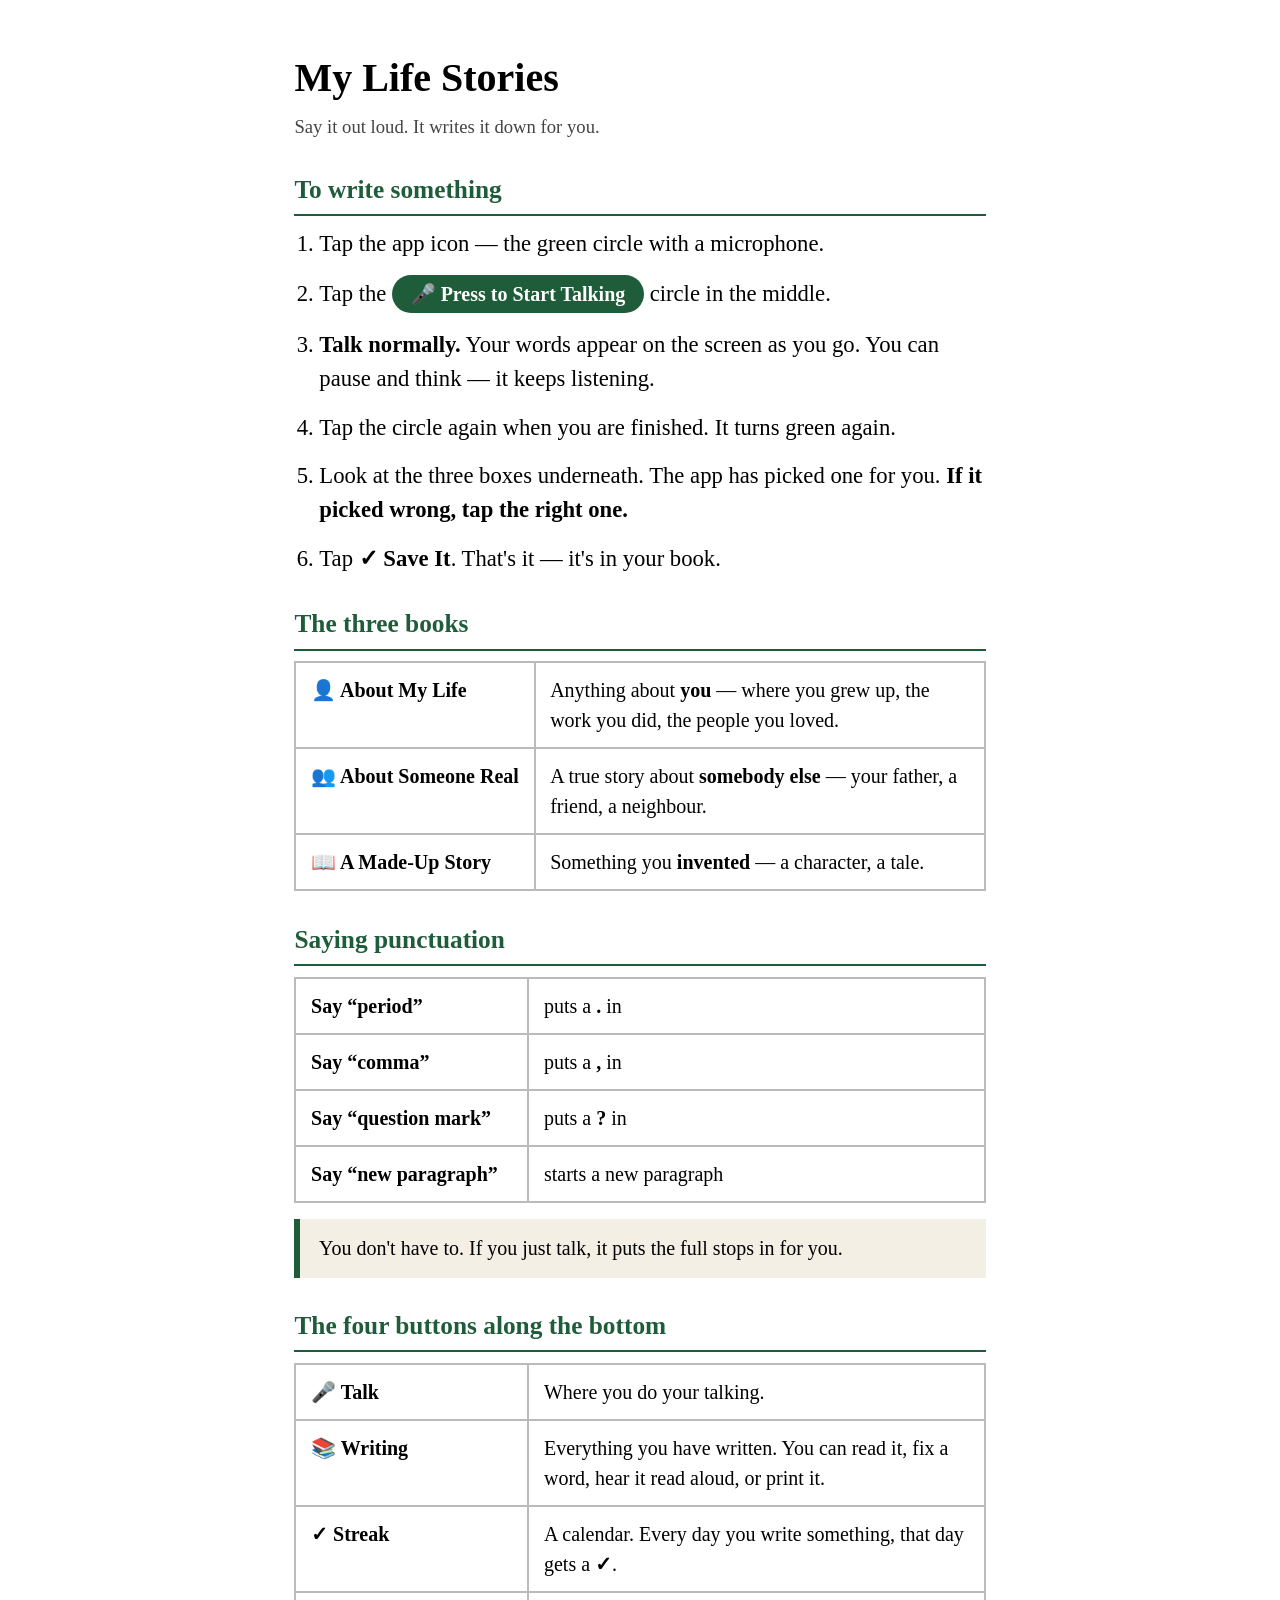
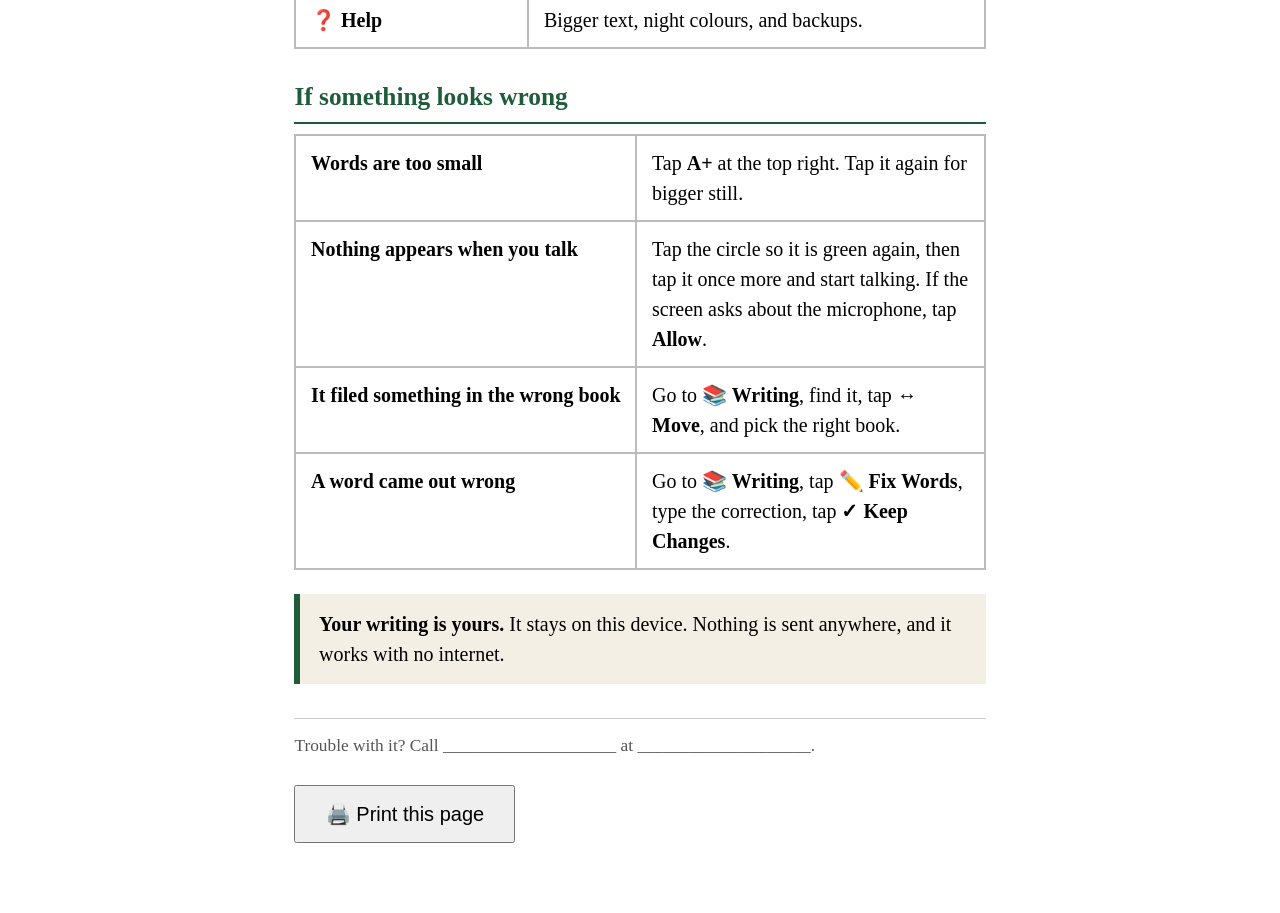
==== memoir/PRINT-THIS-GUIDE.html @ f9172d46 "Add My Life Stories: an offline dictation app that sorts itself A talk-into-a-book app built for an " ====
<!doctype html>
<html lang="en">
<head>
<meta charset="utf-8">
<meta name="viewport" content="width=device-width, initial-scale=1">
<title>My Life Stories — How To Use It</title>
<style>
  body { font-family: Georgia, "Times New Roman", serif; font-size: 17pt; line-height: 1.5;
         max-width: 7.2in; margin: 0 auto; padding: 0.5in; color: #000; background: #fff; }
  h1 { font-size: 30pt; margin: 0 0 4pt; }
  .sub { font-size: 14pt; color: #444; margin: 0 0 22pt; }
  h2 { font-size: 19pt; margin: 22pt 0 8pt; border-bottom: 2px solid #1f5c3a;
       padding-bottom: 4pt; color: #1f5c3a; }
  ol { padding-left: 1.1em; margin: 0; }
  li { margin-bottom: 11pt; }
  .big { display: inline-block; background: #1f5c3a; color: #fff; border-radius: 999px;
         padding: 3pt 14pt; font-weight: bold; font-size: 15pt; }
  table { border-collapse: collapse; width: 100%; margin-top: 6pt; font-size: 15pt; }
  td { border: 1.5pt solid #bbb; padding: 9pt 11pt; vertical-align: top; }
  td.k { width: 2.1in; font-weight: bold; white-space: nowrap; }
  .tip { background: #f4efe4; border-left: 5pt solid #1f5c3a; padding: 11pt 14pt; margin-top: 12pt; font-size: 15pt; }
  .foot { margin-top: 26pt; font-size: 13pt; color: #555; border-top: 1pt solid #ccc; padding-top: 10pt; }
  @media print { body { padding: 0.4in; } .noprint { display: none; } }
</style>
</head>
<body>

<h1>My Life Stories</h1>
<p class="sub">Say it out loud. It writes it down for you.</p>

<h2>To write something</h2>
<ol>
  <li>Tap the app icon — the green circle with a microphone.</li>
  <li>Tap the <span class="big">🎤 Press to Start Talking</span> circle in the middle.</li>
  <li><b>Talk normally.</b> Your words appear on the screen as you go.
      You can pause and think — it keeps listening.</li>
  <li>Tap the circle again when you are finished. It turns green again.</li>
  <li>Look at the three boxes underneath. The app has picked one for you.
      <b>If it picked wrong, tap the right one.</b></li>
  <li>Tap <b>✓ Save It</b>. That's it — it's in your book.</li>
</ol>

<h2>The three books</h2>
<table>
  <tr><td class="k">👤 About My Life</td><td>Anything about <b>you</b> — where you grew up, the work you did, the people you loved.</td></tr>
  <tr><td class="k">👥 About Someone Real</td><td>A true story about <b>somebody else</b> — your father, a friend, a neighbour.</td></tr>
  <tr><td class="k">📖 A Made-Up Story</td><td>Something you <b>invented</b> — a character, a tale.</td></tr>
</table>

<h2>Saying punctuation</h2>
<table>
  <tr><td class="k">Say “period”</td><td>puts a <b>.</b> in</td></tr>
  <tr><td class="k">Say “comma”</td><td>puts a <b>,</b> in</td></tr>
  <tr><td class="k">Say “question mark”</td><td>puts a <b>?</b> in</td></tr>
  <tr><td class="k">Say “new paragraph”</td><td>starts a new paragraph</td></tr>
</table>
<div class="tip">
  You don't have to. If you just talk, it puts the full stops in for you.
</div>

<h2>The four buttons along the bottom</h2>
<table>
  <tr><td class="k">🎤 Talk</td><td>Where you do your talking.</td></tr>
  <tr><td class="k">📚 Writing</td><td>Everything you have written. You can read it, fix a word, hear it read aloud, or print it.</td></tr>
  <tr><td class="k">✓ Streak</td><td>A calendar. Every day you write something, that day gets a <b>✓</b>.</td></tr>
  <tr><td class="k">❓ Help</td><td>Bigger text, night colours, and backups.</td></tr>
</table>

<h2>If something looks wrong</h2>
<table>
  <tr><td class="k">Words are too small</td><td>Tap <b>A+</b> at the top right. Tap it again for bigger still.</td></tr>
  <tr><td class="k">Nothing appears when you talk</td><td>Tap the circle so it is green again, then tap it once more and start talking. If the screen asks about the microphone, tap <b>Allow</b>.</td></tr>
  <tr><td class="k">It filed something in the wrong book</td><td>Go to <b>📚 Writing</b>, find it, tap <b>↔️ Move</b>, and pick the right book.</td></tr>
  <tr><td class="k">A word came out wrong</td><td>Go to <b>📚 Writing</b>, tap <b>✏️ Fix Words</b>, type the correction, tap <b>✓ Keep Changes</b>.</td></tr>
</table>

<div class="tip" style="margin-top:18pt">
  <b>Your writing is yours.</b> It stays on this device. Nothing is sent
  anywhere, and it works with no internet.
</div>

<p class="foot">
  Trouble with it? Call ____________________ at ____________________.
</p>

<p class="noprint" style="margin-top:20pt">
  <button onclick="window.print()" style="font-size:15pt;padding:11pt 22pt;">🖨️ Print this page</button>
</p>

</body>
</html>
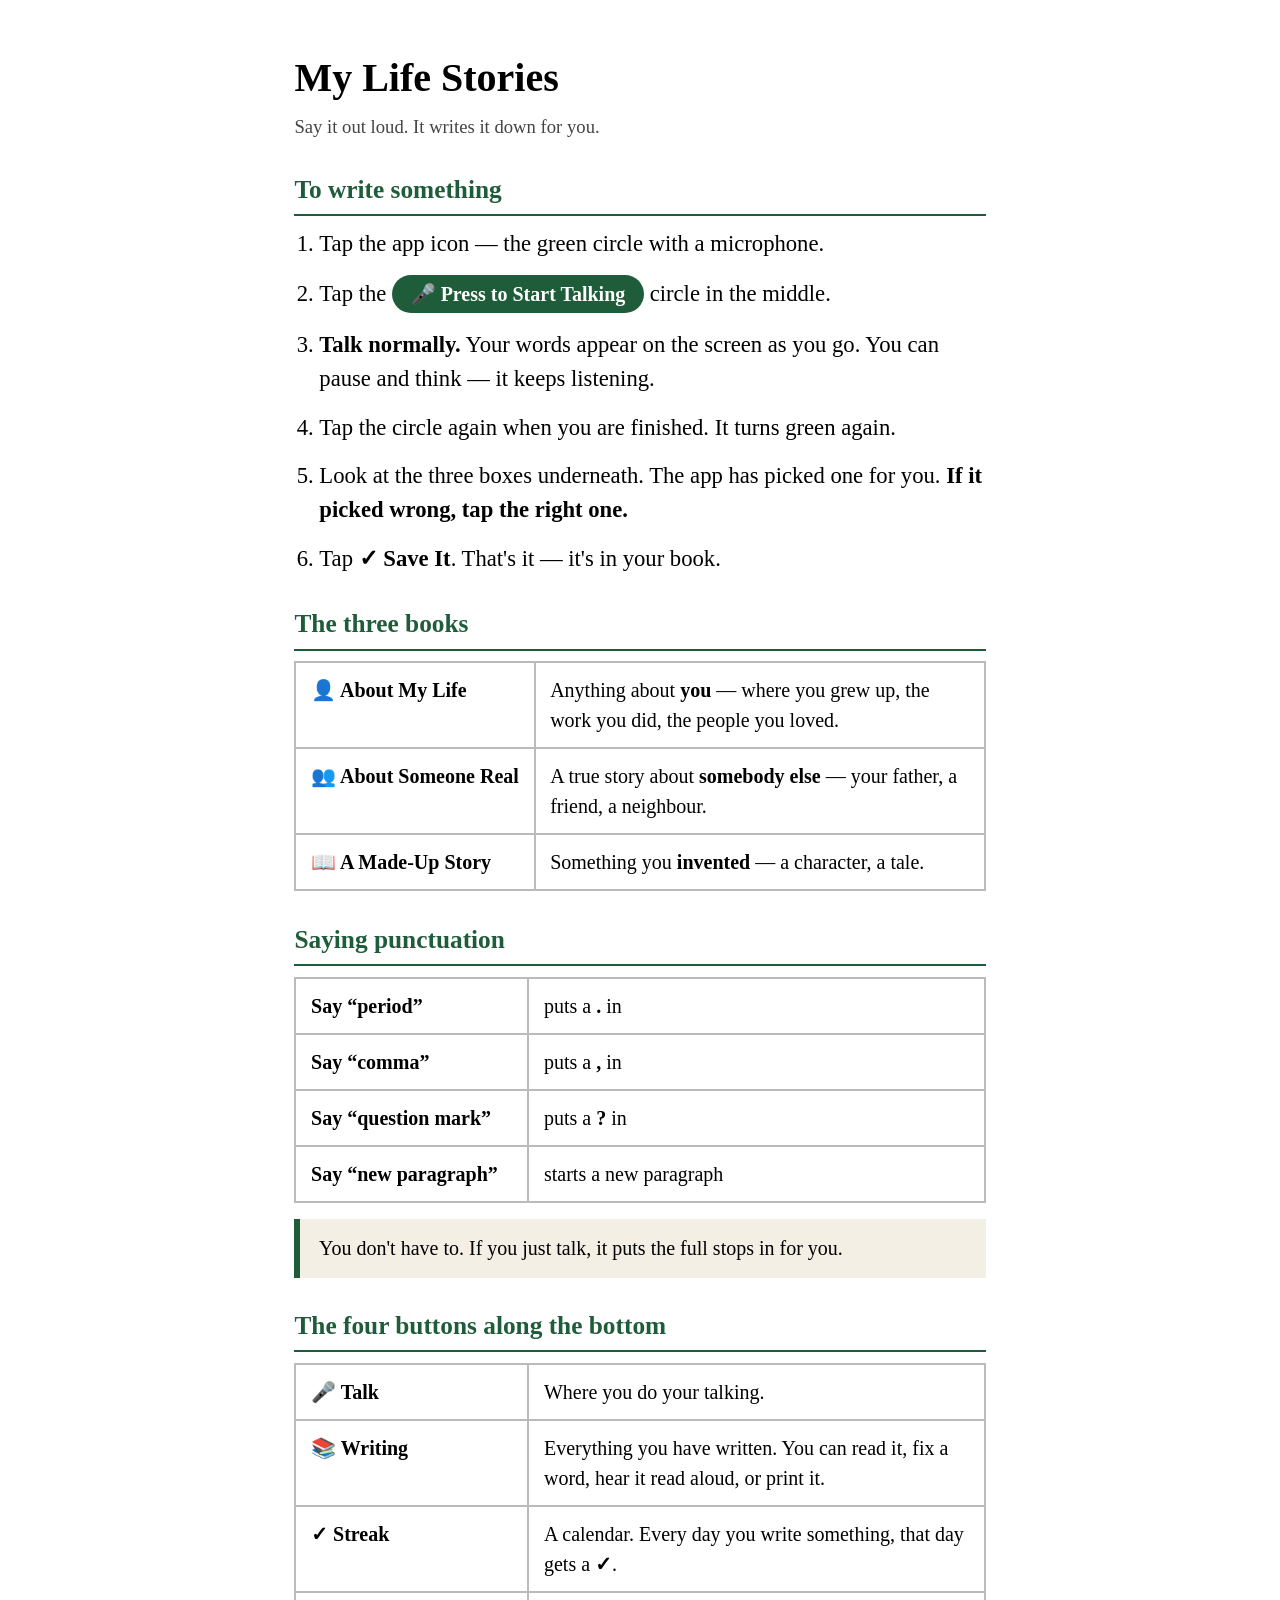
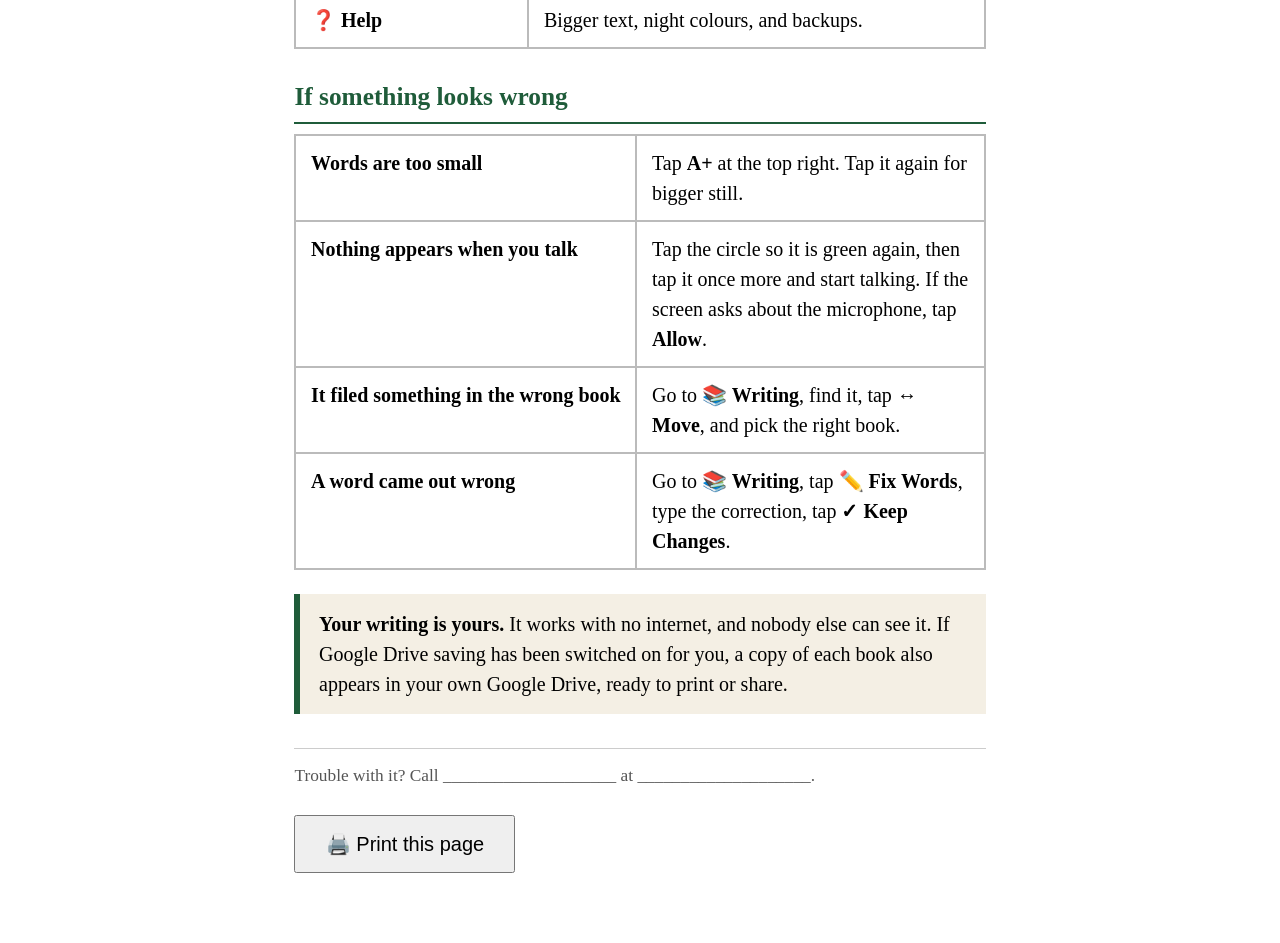
==== commit 36626228: "Publish the app to Pages and add optional Google Drive saving Makes the app shareable by a single li" ====
--- a/memoir/PRINT-THIS-GUIDE.html
+++ b/memoir/PRINT-THIS-GUIDE.html
@@ -75,8 +75,9 @@
 </table>
 
 <div class="tip" style="margin-top:18pt">
-  <b>Your writing is yours.</b> It stays on this device. Nothing is sent
-  anywhere, and it works with no internet.
+  <b>Your writing is yours.</b> It works with no internet, and nobody else can
+  see it. If Google Drive saving has been switched on for you, a copy of each
+  book also appears in your own Google Drive, ready to print or share.
 </div>
 
 <p class="foot">
